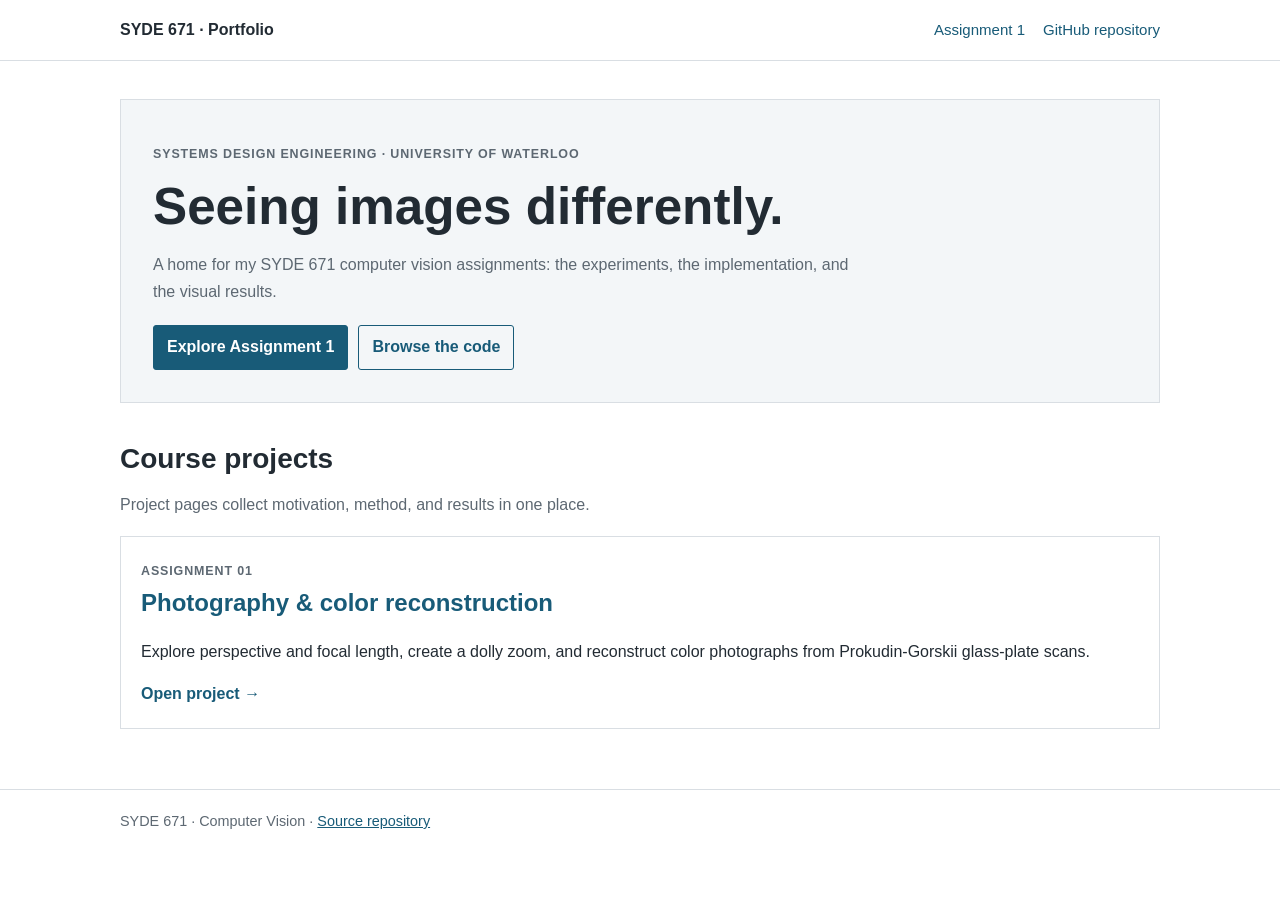
==== docs/index.html @ 09cd76af "webpage development" ====
<!doctype html>
<html lang="en">

<head>
    <meta charset="utf-8">
    <meta name="viewport" content="width=device-width, initial-scale=1">
    <meta name="description" content="SYDE 671 course assignment portfolio">
    <title>SYDE 671 | Assignment Portfolio</title>
    <link rel="stylesheet" href="./style.css">
</head>

<body>
    <header class="site-header">
        <nav class="nav" aria-label="Main navigation">
            <a class="brand" href="./">SYDE 671 · Portfolio</a>
            <div class="nav-links"><a href="./Assignment1/">Assignment 1</a><a
                    href="https://github.com/n-zhao12/SYDE671-assignments">GitHub repository</a></div>
        </nav>
    </header>
    <main class="container">
        <section class="hero">
            <p class="eyebrow">Systems Design Engineering · University of Waterloo</p>
            <h1>Seeing images differently.</h1>
            <p>A home for my SYDE 671 computer vision assignments: the experiments, the implementation, and the visual
                results.</p>
            <div class="hero-actions"><a class="button" href="./Assignment1/">Explore Assignment 1</a><a
                    class="button secondary" href="https://github.com/n-zhao12/SYDE671-assignments">Browse the code</a>
            </div>
        </section>
        <section class="section">
            <div class="section-heading">
                <h2>Course projects</h2>
                <p>Project pages collect motivation, method, and results in one place.</p>
            </div>
            <div class="grid"><a class="card card-link" href="./Assignment1/"><span class="number">Assignment 01</span>
                    <h2>Photography &amp; color reconstruction</h2>
                    <p>Explore perspective and focal length, create a dolly zoom, and reconstruct color photographs from
                        Prokudin-Gorskii glass-plate scans.</p><span class="tag">Open project →</span>
                </a></div>
        </section>
    </main>
    <footer class="site-footer">
        <div class="container">SYDE 671 · Computer Vision · <a
                href="https://github.com/n-zhao12/SYDE671-assignments">Source repository</a></div>
    </footer>
</body>

</html>
---- docs/style.css ----
:root {
    --ink: #222b33;
    --muted: #5d6872;
    --paper: #ffffff;
    --card: #ffffff;
    --line: #d9dee3;
    --accent: #185b78;
    --soft: #f3f6f8;
}

* {
    box-sizing: border-box;
}

html {
    scroll-behavior: smooth;
}

body {
    margin: 0;
    background: var(--paper);
    color: var(--ink);
    font: 16px/1.65 Arial, Helvetica, sans-serif;
}

a {
    color: var(--accent);
}

a:hover {
    color: #103e53;
}

.site-header {
    border-bottom: 1px solid var(--line);
}

.nav,
.container {
    width: min(1040px, calc(100% - 40px));
    margin: 0 auto;
}

.nav {
    min-height: 60px;
    display: flex;
    align-items: center;
    justify-content: space-between;
    gap: 20px;
}

.brand {
    color: var(--ink);
    font-weight: 700;
    text-decoration: none;
}

.nav-links {
    display: flex;
    flex-wrap: wrap;
    gap: 18px;
}

.nav-links a {
    font-size: .94rem;
    text-decoration: none;
}

.container {
    padding: 38px 0 60px;
}

.hero {
    padding: 32px;
    border: 1px solid var(--line);
    background: var(--soft);
}

.eyebrow,
.number {
    color: var(--muted);
    font-size: .78rem;
    font-weight: 700;
    letter-spacing: .07em;
    text-transform: uppercase;
}

.hero h1 {
    max-width: 780px;
    margin: 0;
    font-size: clamp(2rem, 5vw, 3.2rem);
    line-height: 1.15;
}

.hero p {
    max-width: 700px;
    color: var(--muted);
}

.hero-actions {
    display: flex;
    flex-wrap: wrap;
    gap: 10px;
    margin-top: 20px;
}

.button {
    display: inline-block;
    padding: 8px 13px;
    border: 1px solid var(--accent);
    border-radius: 3px;
    color: #fff;
    background: var(--accent);
    font-weight: 700;
    text-decoration: none;
}

.button:hover {
    color: #fff;
    background: #103e53;
}

.button.secondary {
    color: var(--accent);
    background: transparent;
}

.button.secondary:hover {
    color: #103e53;
    background: #e8eef1;
}

.section {
    margin-top: 38px;
}

.section-heading {
    max-width: 760px;
    margin-bottom: 18px;
}

.section-heading h2 {
    margin: 0 0 6px;
    font-size: 1.75rem;
    line-height: 1.25;
}

.section-heading p,
.muted {
    color: var(--muted);
}

.grid {
    display: grid;
    grid-template-columns: repeat(auto-fit, minmax(min(100%, 260px), 1fr));
    gap: 14px;
}

.card {
    padding: 20px;
    border: 1px solid var(--line);
    background: var(--card);
}

.card h2,
.card h3 {
    margin: 0 0 8px;
}

.card p:last-child {
    margin-bottom: 0;
}

.card-link {
    display: block;
    color: inherit;
    text-decoration: none;
}

.card-link:hover {
    border-color: #8998a3;
    background: #fafcfd;
}

.card-link h2,
.card-link h3 {
    color: var(--accent);
}

.number {
    color: var(--muted);
}

.tag {
    color: var(--accent);
    font-weight: 700;
}

.callout {
    padding: 15px 18px;
    border-left: 3px solid var(--accent);
    background: var(--soft);
}

.callout p {
    margin: 0;
}

.table-wrap {
    overflow-x: auto;
    border: 1px solid var(--line);
}

table {
    width: 100%;
    min-width: 520px;
    border-collapse: collapse;
}

th,
td {
    padding: 10px 13px;
    border-bottom: 1px solid var(--line);
    text-align: left;
}

th {
    background: var(--soft);
    font-size: .9rem;
}

tr:last-child td {
    border-bottom: 0;
}

.gallery {
    display: grid;
    grid-template-columns: repeat(auto-fill, minmax(min(100%, 230px), 1fr));
    gap: 12px;
}

.gallery figure {
    margin: 0;
    overflow: hidden;
    border: 1px solid var(--line);
    background: #fff;
}

.gallery img {
    display: block;
    width: 100%;
    aspect-ratio: 4 / 3;
    object-fit: contain;
    background: #f1f3f4;
}

.gallery figcaption {
    padding: 8px 10px;
    color: var(--muted);
    font-size: .88rem;
}

.placeholder {
    min-height: 140px;
    display: grid;
    place-items: center;
    padding: 18px;
    border: 1px dashed #aeb8bf;
    color: var(--muted);
    background: #fafbfc;
    text-align: center;
}

.breadcrumbs {
    margin-bottom: 18px;
    color: var(--muted);
    font-size: .9rem;
}

.breadcrumbs a {
    text-decoration: none;
}

.site-footer {
    padding: 20px 0;
    border-top: 1px solid var(--line);
    color: var(--muted);
    font-size: .9rem;
}

.site-footer .container {
    padding-top: 0;
    padding-bottom: 0;
}

@media (max-width: 600px) {
    .nav {
        align-items: flex-start;
        flex-direction: column;
        justify-content: center;
        padding: 12px 0;
    }

    .nav-links {
        gap: 12px;
    }

    .container {
        width: calc(100% - 28px);
        padding-top: 26px;
    }

    .hero {
        padding: 22px;
    }
}
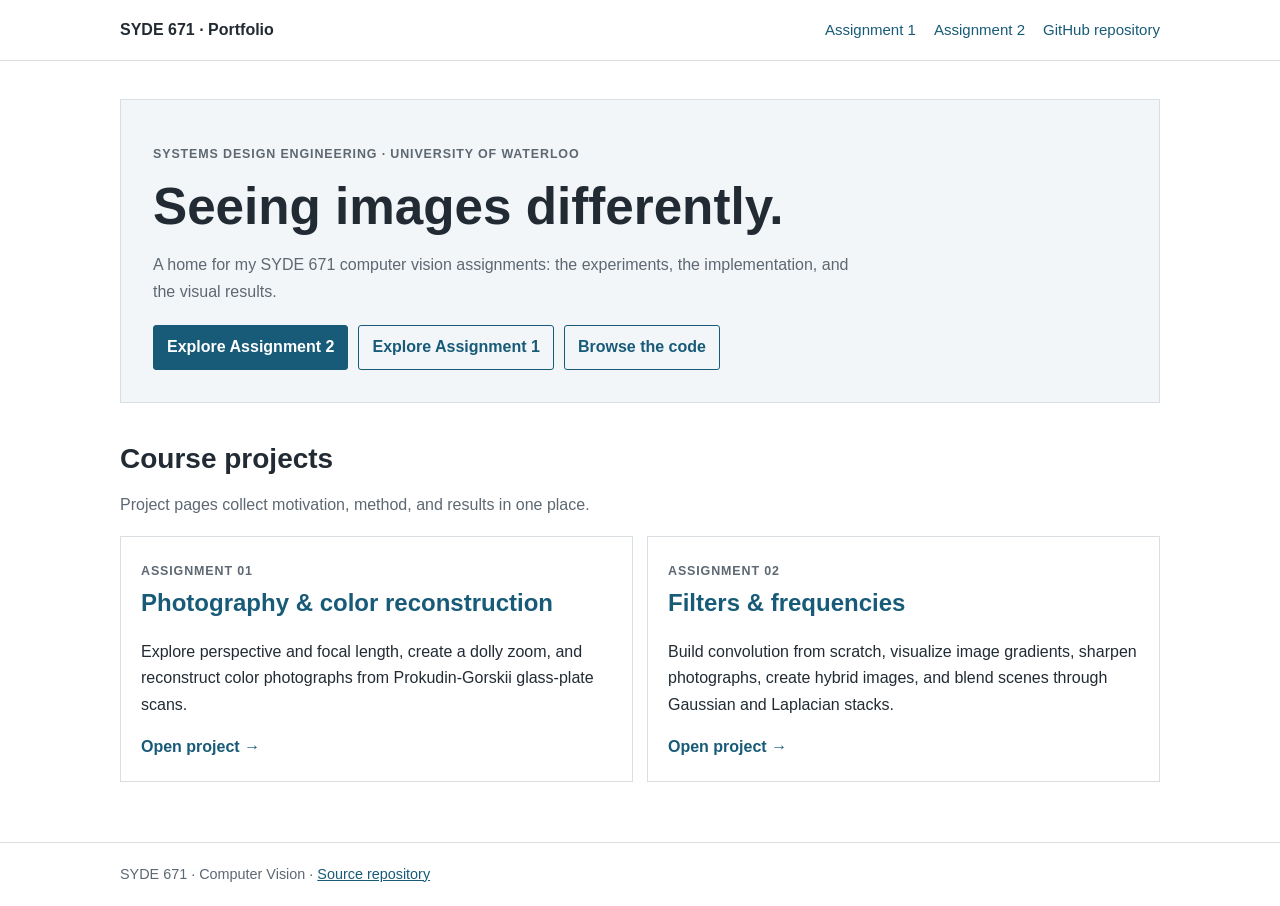
==== commit b8f6a823: "webpage almost done" ====
--- a/docs/index.html
+++ b/docs/index.html
@@ -14,6 +14,7 @@
         <nav class="nav" aria-label="Main navigation">
             <a class="brand" href="./">SYDE 671 · Portfolio</a>
             <div class="nav-links"><a href="./Assignment1/">Assignment 1</a><a
+                    href="./Assignment2/index.html">Assignment 2</a><a
                     href="https://github.com/n-zhao12/SYDE671-assignments">GitHub repository</a></div>
         </nav>
     </header>
@@ -23,8 +24,9 @@
             <h1>Seeing images differently.</h1>
             <p>A home for my SYDE 671 computer vision assignments: the experiments, the implementation, and the visual
                 results.</p>
-            <div class="hero-actions"><a class="button" href="./Assignment1/">Explore Assignment 1</a><a
-                    class="button secondary" href="https://github.com/n-zhao12/SYDE671-assignments">Browse the code</a>
+            <div class="hero-actions"><a class="button" href="./Assignment2/index.html">Explore Assignment 2</a><a
+                    class="button secondary" href="./Assignment1/">Explore Assignment 1</a><a class="button secondary"
+                    href="https://github.com/n-zhao12/SYDE671-assignments">Browse the code</a>
             </div>
         </section>
         <section class="section">
@@ -36,6 +38,11 @@
                     <h2>Photography &amp; color reconstruction</h2>
                     <p>Explore perspective and focal length, create a dolly zoom, and reconstruct color photographs from
                         Prokudin-Gorskii glass-plate scans.</p><span class="tag">Open project →</span>
+                </a><a class="card card-link" href="./Assignment2/index.html"><span class="number">Assignment 02</span>
+                    <h2>Filters &amp; frequencies</h2>
+                    <p>Build convolution from scratch, visualize image gradients, sharpen photographs, create hybrid
+                        images, and blend scenes through Gaussian and Laplacian stacks.</p><span class="tag">Open
+                        project &rarr;</span>
                 </a></div>
         </section>
     </main>
--- a/docs/style.css
+++ b/docs/style.css
@@ -258,6 +258,108 @@
     padding: 8px 10px;
     color: var(--muted);
     font-size: .88rem;
+    text-align: center;
+}
+
+.comparison-grid {
+    display: grid;
+    grid-template-columns: repeat(auto-fit, minmax(min(100%, 290px), 1fr));
+    gap: 14px;
+}
+
+.comparison-item {
+    min-width: 0;
+    padding: 12px;
+    border: 1px solid var(--line);
+    background: var(--soft);
+}
+
+.comparison-item h5 {
+    margin: 0 0 8px;
+    font-size: 1rem;
+}
+
+.comparison-pair {
+    display: grid;
+    grid-template-columns: repeat(2, minmax(0, 1fr));
+    gap: 8px;
+}
+
+.comparison-pair figure {
+    min-width: 0;
+    margin: 0;
+    border: 1px solid var(--line);
+    background: #fff;
+}
+
+.comparison-pair img {
+    display: block;
+    width: 100%;
+    aspect-ratio: 4 / 3;
+    object-fit: contain;
+    background: #f1f3f4;
+}
+
+.comparison-pair figcaption {
+    padding: 6px;
+    color: var(--muted);
+    font-size: .78rem;
+    line-height: 1.35;
+    text-align: center;
+}
+
+.comparison-pair a:focus-visible {
+    outline: 3px solid var(--accent);
+    outline-offset: 2px;
+}
+
+.detail-zoom {
+    margin-top: 10px;
+    font-size: .86rem;
+}
+
+.detail-zoom summary {
+    color: var(--accent);
+    cursor: pointer;
+    font-weight: 700;
+}
+
+.zoom-pair {
+    display: grid;
+    grid-template-columns: repeat(2, minmax(0, 1fr));
+    gap: 8px;
+    margin-top: 8px;
+}
+
+.zoom-pair figure {
+    min-width: 0;
+    margin: 0;
+    overflow: hidden;
+    border: 1px solid var(--line);
+    background: #fff;
+}
+
+.zoom-frame {
+    aspect-ratio: 4 / 3;
+    overflow: hidden;
+    background: #f1f3f4;
+}
+
+.zoom-frame img {
+    display: block;
+    width: 300%;
+    height: 300%;
+    max-width: none;
+    object-fit: cover;
+    transform: translate(-33.333%, -33.333%);
+}
+
+.zoom-pair figcaption {
+    padding: 6px;
+    color: var(--muted);
+    font-size: .78rem;
+    line-height: 1.35;
+    text-align: center;
 }
 
 .placeholder {
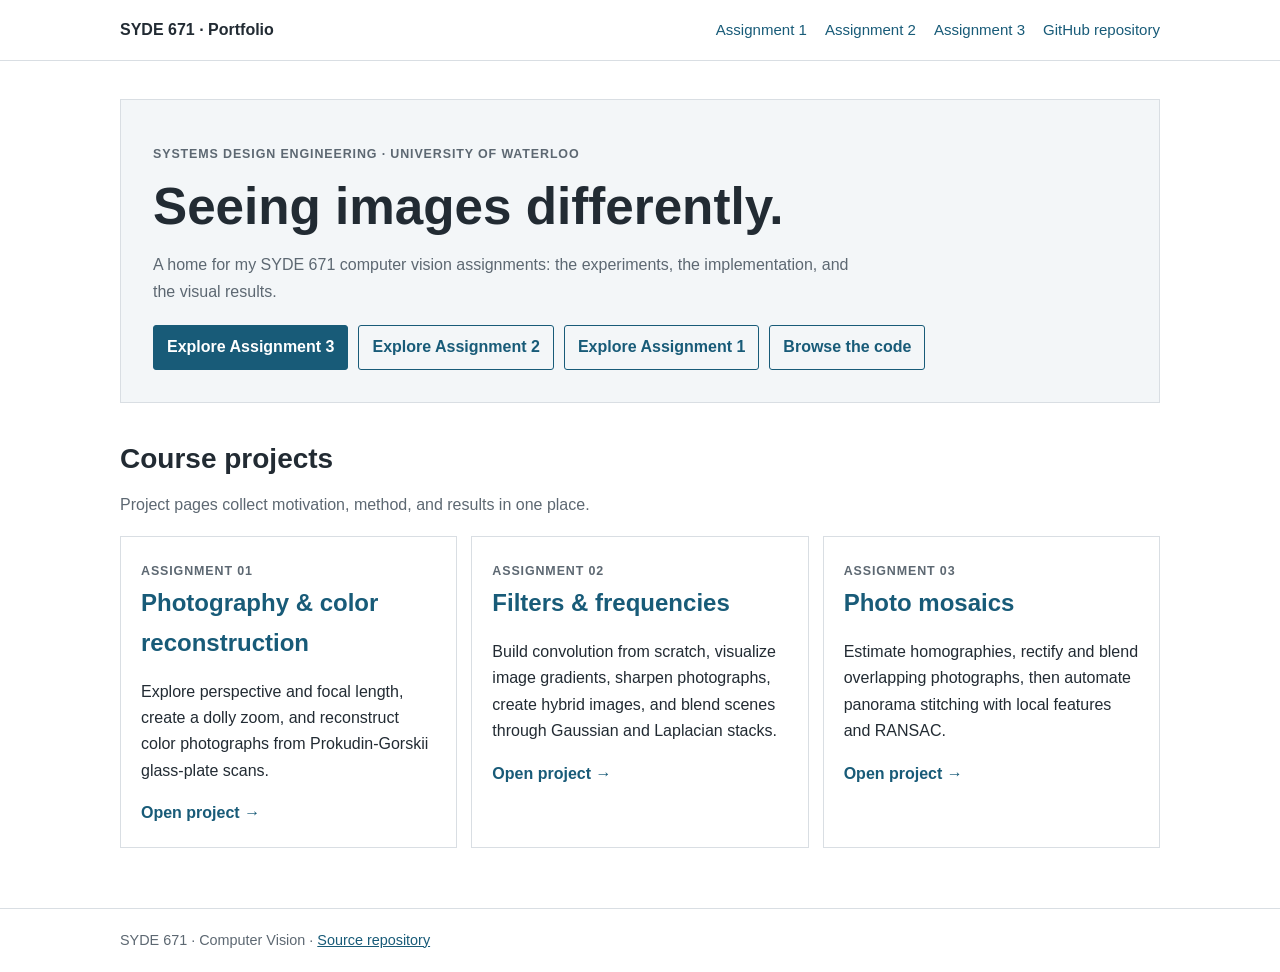
==== commit 93ac2187: "webpage first draft" ====
--- a/docs/index.html
+++ b/docs/index.html
@@ -14,8 +14,8 @@
         <nav class="nav" aria-label="Main navigation">
             <a class="brand" href="./">SYDE 671 · Portfolio</a>
             <div class="nav-links"><a href="./Assignment1/">Assignment 1</a><a
-                    href="./Assignment2/index.html">Assignment 2</a><a
-                    href="https://github.com/n-zhao12/SYDE671-assignments">GitHub repository</a></div>
+                    href="./Assignment2/index.html">Assignment 2</a><a href="./Assignment3/index.html">Assignment
+                    3</a><a href="https://github.com/n-zhao12/SYDE671-assignments">GitHub repository</a></div>
         </nav>
     </header>
     <main class="container">
@@ -24,7 +24,8 @@
             <h1>Seeing images differently.</h1>
             <p>A home for my SYDE 671 computer vision assignments: the experiments, the implementation, and the visual
                 results.</p>
-            <div class="hero-actions"><a class="button" href="./Assignment2/index.html">Explore Assignment 2</a><a
+            <div class="hero-actions"><a class="button" href="./Assignment3/index.html">Explore Assignment 3</a><a
+                    class="button secondary" href="./Assignment2/index.html">Explore Assignment 2</a><a
                     class="button secondary" href="./Assignment1/">Explore Assignment 1</a><a class="button secondary"
                     href="https://github.com/n-zhao12/SYDE671-assignments">Browse the code</a>
             </div>
@@ -43,6 +44,10 @@
                     <p>Build convolution from scratch, visualize image gradients, sharpen photographs, create hybrid
                         images, and blend scenes through Gaussian and Laplacian stacks.</p><span class="tag">Open
                         project &rarr;</span>
+                </a><a class="card card-link" href="./Assignment3/index.html"><span class="number">Assignment 03</span>
+                    <h2>Photo mosaics</h2>
+                    <p>Estimate homographies, rectify and blend overlapping photographs, then automate panorama
+                        stitching with local features and RANSAC.</p><span class="tag">Open project &rarr;</span>
                 </a></div>
         </section>
     </main>
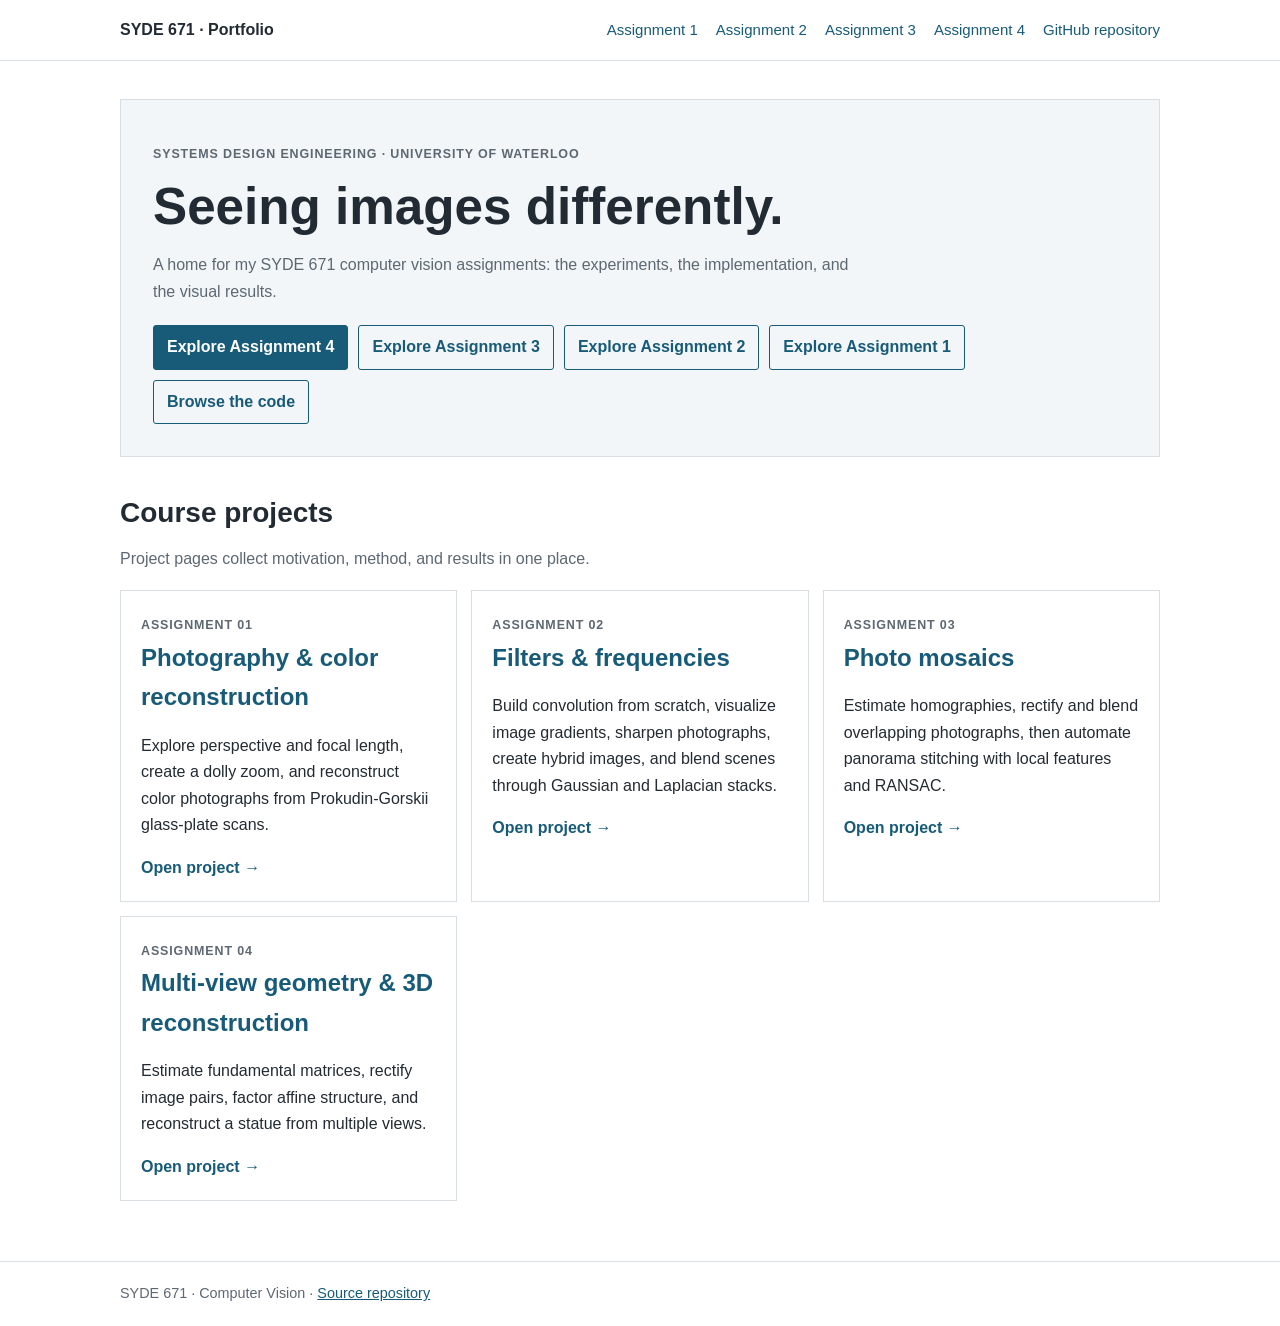
==== commit 956df534: "webpage added" ====
--- a/docs/index.html
+++ b/docs/index.html
@@ -15,7 +15,8 @@
             <a class="brand" href="./">SYDE 671 · Portfolio</a>
             <div class="nav-links"><a href="./Assignment1/">Assignment 1</a><a
                     href="./Assignment2/index.html">Assignment 2</a><a href="./Assignment3/index.html">Assignment
-                    3</a><a href="https://github.com/n-zhao12/SYDE671-assignments">GitHub repository</a></div>
+                    3</a><a href="./Assignment4/index.html">Assignment 4</a><a
+                    href="https://github.com/n-zhao12/SYDE671-assignments">GitHub repository</a></div>
         </nav>
     </header>
     <main class="container">
@@ -24,7 +25,8 @@
             <h1>Seeing images differently.</h1>
             <p>A home for my SYDE 671 computer vision assignments: the experiments, the implementation, and the visual
                 results.</p>
-            <div class="hero-actions"><a class="button" href="./Assignment3/index.html">Explore Assignment 3</a><a
+            <div class="hero-actions"><a class="button" href="./Assignment4/index.html">Explore Assignment 4</a><a
+                    class="button secondary" href="./Assignment3/index.html">Explore Assignment 3</a><a
                     class="button secondary" href="./Assignment2/index.html">Explore Assignment 2</a><a
                     class="button secondary" href="./Assignment1/">Explore Assignment 1</a><a class="button secondary"
                     href="https://github.com/n-zhao12/SYDE671-assignments">Browse the code</a>
@@ -48,6 +50,10 @@
                     <h2>Photo mosaics</h2>
                     <p>Estimate homographies, rectify and blend overlapping photographs, then automate panorama
                         stitching with local features and RANSAC.</p><span class="tag">Open project &rarr;</span>
+                </a><a class="card card-link" href="./Assignment4/index.html"><span class="number">Assignment 04</span>
+                    <h2>Multi-view geometry &amp; 3D reconstruction</h2>
+                    <p>Estimate fundamental matrices, rectify image pairs, factor affine structure, and reconstruct a
+                        statue from multiple views.</p><span class="tag">Open project &rarr;</span>
                 </a></div>
         </section>
     </main>
